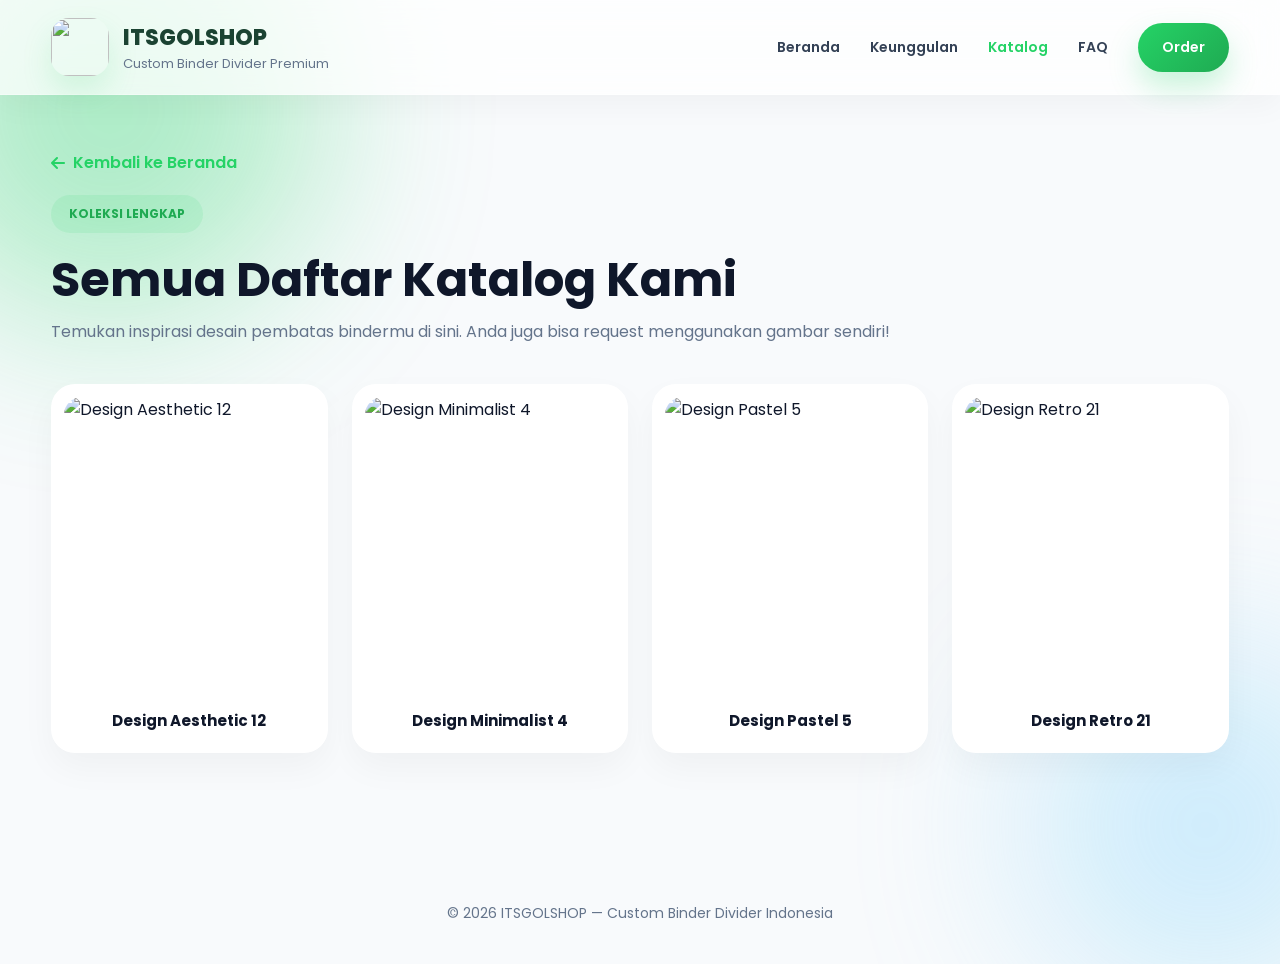
==== katalog.html @ 36e4fd7d "Add files via upload" ====
<!doctype html>
<html lang="id">
  <head>
    <meta charset="UTF-8" />
    <meta name="viewport" content="width=device-width, initial-scale=1.0" />
    <title>Katalog Lengkap | ITSGOLSHOP</title>
    <link rel="preconnect" href="https://fonts.googleapis.com" />
    <link rel="preconnect" href="https://fonts.gstatic.com" crossorigin />
    <link
      href="https://fonts.googleapis.com/css2?family=Poppins:wght@300;400;500;600;700;800&display=swap"
      rel="stylesheet"
    />
    <link rel="stylesheet" href="style.css" />
    <link
      rel="stylesheet"
      href="https://cdnjs.cloudflare.com/ajax/libs/font-awesome/6.4.2/css/all.min.css"
    />
    <style>
      /* CSS Tambahan Khusus Grid Katalog */
      .catalog-page-grid {
        display: grid;
        grid-template-columns: repeat(auto-fill, minmax(220px, 1fr));
        gap: 24px;
        margin-top: 40px;
      }
      .catalog-item-card {
        background: white;
        padding: 12px;
        border-radius: 24px;
        box-shadow: 0 15px 35px rgba(0, 0, 0, 0.04);
        transition: 0.3s;
        border: 1px solid rgba(255, 255, 255, 0.5);
      }
      .catalog-item-card:hover {
        transform: translateY(-8px);
        box-shadow: 0 20px 40px rgba(37, 211, 102, 0.15);
      }
      .catalog-item-card img {
        height: 300px;
        object-fit: cover;
        border-radius: 18px;
      }
      .catalog-info {
        padding: 12px 6px 4px;
        text-align: center;
      }
      .catalog-info h4 {
        font-size: 15px;
        font-weight: 700;
        color: #0f172a;
        margin-bottom: 4px;
      }
      .back-to-home {
        display: inline-flex;
        align-items: center;
        gap: 8px;
        color: #25d366;
        font-weight: 600;
        margin-bottom: 20px;
      }

      /* =========================================
   FUNGSI ZOOM POPUP KATALOG
   ========================================= */
      .katalog-modal-overlay {
        position: fixed;
        top: 0;
        left: 0;
        width: 100%;
        height: 100%;
        background-color: rgba(15, 23, 42, 0.7); /* Efek gelap */
        backdrop-filter: blur(8px); /* Efek blur estetik */
        z-index: 999999;
        display: flex;
        align-items: center;
        justify-content: center;
        opacity: 0;
        pointer-events: none;
        transition: opacity 0.3s ease;
      }

      /* Aktif saat modal dibuka */
      .katalog-modal-overlay.aktif {
        opacity: 1;
        pointer-events: auto;
      }

      .katalog-modal-content {
        background: white;
        padding: 24px;
        border-radius: 24px;
        position: relative;
        max-width: 90%;
        width: 450px; /* Ukuran popup gambar katalog sedikit lebih besar dari QRIS */
        text-align: center;
        box-shadow: 0 25px 50px -12px rgba(0, 0, 0, 0.25);
        transform: scale(0.8);
        transition: transform 0.3s ease;
      }

      .katalog-modal-overlay.aktif .katalog-modal-content {
        transform: scale(1);
      }

      .katalog-modal-content img {
        width: 100%;
        max-height: 70vh; /* Agar gambar panjang tidak melebihi tinggi layar ponsel */
        object-fit: contain;
        border-radius: 16px;
      }

      .katalog-modal-close {
        position: absolute;
        top: -15px;
        right: -15px;
        background: #ff5e7e;
        color: white;
        border: none;
        width: 36px;
        height: 36px;
        border-radius: 50%;
        font-size: 22px;
        line-height: 36px;
        cursor: pointer;
        box-shadow: 0 4px 10px rgba(0, 0, 0, 0.1);
        display: flex;
        align-items: center;
        justify-content: center;
      }
    </style>
  </head>
  <body>
    <div class="bg-blur blur1"></div>
    <div class="bg-blur blur2"></div>
    <div class="scroll-progress"></div>

    <header class="main-header header-scroll">
      <div class="container header-wrapper">
        <div class="brand">
          <img src="katalog/logo.png" class="brand-logo" />
          <div>
            <h1>ITSGOLSHOP</h1>
            <p>Custom Binder Divider Premium</p>
          </div>
        </div>
        <nav class="desktop-nav">
          <a href="index.html#home">Beranda</a>
          <a href="index.html#benefit">Keunggulan</a>
          <a href="#" class="active" style="color: #25d366">Katalog</a>
          <a href="index.html#faq">FAQ</a>
          <a href="index.html#order" class="nav-btn">Order</a>
        </nav>
      </div>
    </header>

    <section style="padding-top: 150px">
      <div class="container">
        <a href="index.html" class="back-to-home">
          <i class="fa-solid fa-arrow-left"></i> Kembali ke Beranda
        </a>

        <div
          class="section-title"
          style="text-align: left; margin-bottom: 40px"
        >
          <span>KOLEKSI LENGKAP</span>
          <h2>Semua Daftar Katalog Kami</h2>
          <p style="color: #64748b; margin-top: 10px">
            Temukan inspirasi desain pembatas bindermu di sini. Anda juga bisa
            request menggunakan gambar sendiri!
          </p>
        </div>

        <!-- Grid Konten Semua Katalog -->
        <div class="catalog-page-grid">
          <div class="catalog-item-card">
            <img
              src="katalog/12.png"
              alt="Design Aesthetic 12"
              onclick="bukaZoomKatalog(this)"
              style="cursor: zoom-in"
            />
            <div class="catalog-info"><h4>Design Aesthetic 12</h4></div>
          </div>
          <div class="catalog-item-card">
            <img
              src="katalog/4.png"
              alt="Design Minimalist 4"
              onclick="bukaZoomKatalog(this)"
              style="cursor: zoom-in"
            />
            <div class="catalog-info"><h4>Design Minimalist 4</h4></div>
          </div>
          <div class="catalog-item-card">
            <img
              src="katalog/5.png"
              alt="Design Pastel 5"
              onclick="bukaZoomKatalog(this)"
              style="cursor: zoom-in"
            />
            <div class="catalog-info"><h4>Design Pastel 5</h4></div>
          </div>
          <div class="catalog-item-card">
            <img
              src="katalog/21.png"
              alt="Design Retro 21"
              onclick="bukaZoomKatalog(this)"
              style="cursor: zoom-in"
            />
            <div class="catalog-info"><h4>Design Retro 21</h4></div>
          </div>
        </div>

        <div
          id="katalog-modal"
          class="katalog-modal-overlay"
          onclick="tutupZoomKatalog()"
        >
          <div class="katalog-modal-content" onclick="event.stopPropagation()">
            <button
              type="button"
              class="katalog-modal-close"
              onclick="tutupZoomKatalog()"
            >
              &times;
            </button>
            <img id="img-katalog-zoom" src="" alt="Katalog Besar" />
            <p
              id="caption-katalog-zoom"
              style="
                margin-top: 15px;
                font-weight: 600;
                font-size: 16px;
                color: #0f172a;
              "
            ></p>
          </div>
        </div>
      </div>
    </section>

    <footer>© 2026 ITSGOLSHOP — Custom Binder Divider Indonesia</footer>

    <script>
      // Logika sederhana untuk progress bar di halaman katalog
      const progress = document.querySelector(".scroll-progress");
      window.addEventListener("scroll", () => {
        const totalHeight =
          document.documentElement.scrollHeight -
          document.documentElement.clientHeight;
        const progressHeight = (window.pageYOffset / totalHeight) * 100;
        progress.style.width = progressHeight + "%";
      });

      /* =========================================
   FUNGSI ZOOM POPUP KATALOG
   ========================================= */

      function bukaZoomKatalog(element) {
        const modal = document.getElementById("katalog-modal");
        const imgZoom = document.getElementById("img-katalog-zoom");
        const captionZoom = document.getElementById("caption-katalog-zoom");

        // Ambil data dari gambar yang di-klik
        imgZoom.src = element.src;
        captionZoom.innerText = element.alt;

        // Tampilkan modal popup
        modal.classList.add("aktif");
        // Kunci scroll halaman utama agar user fokus melihat gambar
        document.body.style.overflow = "hidden";
      }

      function tutupZoomKatalog() {
        const modal = document.getElementById("katalog-modal");

        // Sembunyikan modal popup
        modal.classList.remove("aktif");
        // Kembalikan kemampuan scroll halaman semula
        document.body.style.overflow = "auto";
      }
    </script>
  </body>
</html>
---- style.css ----
/* =========================================
RESET
========================================= */

* {
  margin: 0;
  padding: 0;
  box-sizing: border-box;
}

html {
  scroll-behavior: smooth;
}

body {
  font-family: "Poppins", sans-serif;
  background: #f8fafc;
  overflow-x: hidden;
  color: #0f172a;
  position: relative;
}

/* =========================================
GLOBAL
========================================= */

.container {
  width: min(1180px, 92%);
  margin: auto;
}

section {
  padding: 110px 0;
  position: relative;
}

img {
  width: 100%;
  display: block;
}

a {
  text-decoration: none;
}

button {
  font-family: inherit;
}

/* =========================================
BACKGROUND
========================================= */

.bg-blur {
  position: fixed;
  border-radius: 999px;
  filter: blur(90px);
  z-index: -2;
  opacity: 0.35;
}

.blur1 {
  width: 420px;
  height: 420px;
  background: #25d366;
  top: -100px;
  left: -100px;
}

.blur2 {
  width: 350px;
  height: 350px;
  background: #7dd3fc;
  right: -100px;
  bottom: -100px;
}

/* =========================================
HEADER
========================================= */

.main-header {
  position: fixed;
  width: 100%;
  top: 0;
  z-index: 9999;
  transition: 0.4s;
}

.header-scroll {
  backdrop-filter: blur(18px);
  background: rgba(255, 255, 255, 0.75);
  border-bottom: 1px solid rgba(255, 255, 255, 0.3);
  box-shadow: 0 10px 30px rgba(0, 0, 0, 0.04);
}

.header-wrapper {
  display: flex;
  justify-content: space-between;
  align-items: center;
  padding: 18px 0;
}

.brand {
  display: flex;
  align-items: center;
  gap: 14px;
}

.brand-logo {
  width: 58px;
  height: 58px;
  object-fit: cover;
  border-radius: 18px;
  box-shadow: 0 15px 30px rgba(37, 211, 102, 0.15);
}

.brand h1 {
  font-size: 22px;
  font-weight: 800;
  color: #1b4332;
}

.brand p {
  font-size: 13px;
  color: #64748b;
}

.desktop-nav {
  display: flex;
  gap: 30px;
  align-items: center;
}

.desktop-nav a {
  color: #334155;
  font-weight: 600;
  font-size: 14px;
  transition: 0.3s;
}

.desktop-nav a:hover {
  color: #25d366;
}

.nav-btn {
  background: linear-gradient(135deg, #25d366, #1faa52);
  color: white !important;
  padding: 14px 24px;
  border-radius: 999px;
  box-shadow: 0 15px 30px rgba(37, 211, 102, 0.25);
}

/* =========================================
FLOATING BUTTON
========================================= */

.floating-order {
  position: fixed;
  bottom: 20px;
  right: 20px;
  z-index: 999;
  background: linear-gradient(135deg, #25d366, #1faa52);
  color: white;
  padding: 16px 24px;
  border-radius: 999px;
  font-weight: 700;
  font-size: 14px;
  box-shadow: 0 15px 35px rgba(37, 211, 102, 0.35);
  transition: 0.4s;
  opacity: 0;
  transform: translateY(80px);
}

.show-float {
  opacity: 1;
  transform: translateY(0);
}

/* =========================================
HERO
========================================= */

.hero {
  min-height: 100vh;
  display: flex;
  align-items: center;
  overflow: hidden;
}

.hero-grid {
  display: grid;
  grid-template-columns: repeat(2, 1fr);
  gap: 60px;
  align-items: center;
}

.hero-badge {
  display: inline-flex;
  align-items: center;
  gap: 10px;
  background: rgba(37, 211, 102, 0.1);
  color: #1faa52;
  padding: 12px 18px;
  border-radius: 999px;
  font-size: 13px;
  font-weight: 700;
  margin-bottom: 28px;
}

.hero-content h1 {
  font-size: 68px;
  line-height: 1.08;
  font-weight: 800;
  margin-bottom: 24px;
}

.hero-content h1 span {
  color: #25d366;
}

.hero-desc {
  color: #64748b;
  line-height: 1.9;
  font-size: 17px;
  margin-bottom: 34px;
}

.hero-buttons {
  display: flex;
  gap: 18px;
  flex-wrap: wrap;
  margin-bottom: 28px;
}

.btn-primary {
  background: linear-gradient(135deg, #25d366, #1faa52);
  color: white;
  padding: 18px 34px;
  border-radius: 999px;
  font-weight: 700;
  box-shadow: 0 18px 40px rgba(37, 211, 102, 0.3);
  transition: 0.3s;
}

.btn-primary:hover {
  transform: translateY(-5px);
}

.btn-secondary {
  background: white;
  border: 1px solid #e2e8f0;
  color: #0f172a;
  padding: 18px 34px;
  border-radius: 999px;
  font-weight: 700;
}

.hero-rating {
  color: #64748b;
  font-weight: 600;
  font-size: 14px;
}

.hero-image-wrap {
  position: relative;
  z-index: 10;
}

.hero-card {
  background: rgba(255, 255, 255, 0.65);
  backdrop-filter: blur(18px);
  border-radius: 32px;
  padding: 24px;
  box-shadow: 0 30px 60px rgba(15, 23, 42, 0.08);
  border: 1px solid rgba(255, 255, 255, 0.5);
  transition: 0.2s;
}

.hero-img {
  height: 620px;
  object-fit: cover;
  border-radius: 24px;
}

.floating {
  animation: floating 4s infinite ease-in-out;
}

@keyframes floating {
  0% {
    transform: translateY(0);
  }
  50% {
    transform: translateY(-12px);
  }
  100% {
    transform: translateY(0);
  }
}

.mini-card {
  position: absolute;
  background: white;
  padding: 14px 18px;
  border-radius: 18px;
  font-size: 13px;
  font-weight: 700;
  box-shadow: 0 15px 35px rgba(0, 0, 0, 0.06);
}

.card1 {
  top: 30px;
  left: -30px;
}

.card2 {
  top: 200px;
  right: -40px;
}

.card3 {
  bottom: 40px;
  left: 40px;
}

/* =========================================
STATS
========================================= */

.stats {
  padding-top: 0;
}

.stats-grid {
  display: grid;
  grid-template-columns: repeat(4, 1fr);
  gap: 24px;
}

.stats-card {
  background: rgba(255, 255, 255, 0.7);
  backdrop-filter: blur(18px);
  border-radius: 30px;
  padding: 40px;
  text-align: center;
  box-shadow: 0 20px 40px rgba(0, 0, 0, 0.04);
}

.stats-card h2 {
  font-size: 42px;
  color: #25d366;
  margin-bottom: 12px;
}

.stats-card p {
  color: #64748b;
  font-weight: 600;
}

/* =========================================
SECTION TITLE
========================================= */

.section-title {
  text-align: center;
  margin-bottom: 70px;
}

.section-title span {
  display: inline-block;
  background: rgba(37, 211, 102, 0.1);
  color: #1faa52;
  padding: 10px 18px;
  border-radius: 999px;
  font-size: 12px;
  font-weight: 700;
  margin-bottom: 18px;
}

.section-title h2 {
  font-size: 48px;
  line-height: 1.2;
}

/* =========================================
BENEFIT
========================================= */

.benefit-grid {
  display: grid;
  grid-template-columns: repeat(4, 1fr);
  gap: 28px;
}

.benefit-card {
  background: rgba(255, 255, 255, 0.72);
  backdrop-filter: blur(18px);
  border-radius: 30px;
  padding: 40px 30px;
  transition: 0.35s;
  box-shadow: 0 20px 45px rgba(15, 23, 42, 0.05);
}

.benefit-card:hover {
  transform: translateY(-10px);
}

.benefit-icon {
  width: 76px;
  height: 76px;
  background: rgba(37, 211, 102, 0.12);
  display: flex;
  align-items: center;
  justify-content: center;
  border-radius: 24px;
  font-size: 32px;
  margin-bottom: 24px;
}

.benefit-card h3 {
  font-size: 22px;
  margin-bottom: 14px;
}

.benefit-card p {
  color: #64748b;
  line-height: 1.8;
  font-size: 15px;
}

/* =========================================
CATALOG
========================================= */

.catalog-scroll {
  overflow: hidden;
  border-radius: 30px;
}

.catalog-track {
  display: flex;
  gap: 24px;
  width: max-content;
  animation: scroll 30s linear infinite;
}

.catalog-track img {
  width: 280px;
  height: 360px;
  object-fit: cover;
  border-radius: 28px;
  box-shadow: 0 20px 40px rgba(0, 0, 0, 0.08);
}

@keyframes scroll {
  from {
    transform: translateX(0);
  }
  to {
    transform: translateX(-50%);
  }
}

/* =========================================
TESTIMONI
========================================= */

.testi-grid {
  display: grid;
  grid-template-columns: repeat(3, 1fr);
  gap: 28px;
}

.testi-card {
  background: white;
  border-radius: 28px;
  padding: 36px;
  box-shadow: 0 20px 40px rgba(0, 0, 0, 0.04);
}

.testi-card p {
  line-height: 1.9;
  color: #334155;
  margin-bottom: 24px;
}

.testi-user {
  font-weight: 700;
  color: #25d366;
}

/* =========================================
TESTIMONI (VERSI GAMBAR SCREENSHOT)
========================================= */

.testi-img-grid {
  display: grid;
  grid-template-columns: repeat(3, 1fr);
  gap: 28px;
}

.testi-img-card {
  background: white;
  border-radius: 20px;
  padding: 12px;
  box-shadow: 0 15px 35px rgba(0, 0, 0, 0.04);
  border: 1px solid #ffe3e7;
  transition:
    transform 0.3s ease,
    box-shadow 0.3s ease;
  overflow: hidden;
  display: flex;
  align-items: center;
  justify-content: center;
}

.testi-img-card:hover {
  transform: translateY(-8px);
  box-shadow: 0 20px 40px rgba(255, 94, 126, 0.15);
}

.testi-img-card img {
  width: 100%;
  height: auto;
  border-radius: 12px;
  object-fit: contain;
  cursor: zoom-in; /* Menampilkan ikon kaca pembesar */
}

/* POPUP MODAL UNTUK ZOOM TESTIMONI */
.testi-modal-overlay {
  position: fixed;
  top: 0;
  left: 0;
  width: 100%;
  height: 100%;
  background-color: rgba(15, 23, 42, 0.7);
  backdrop-filter: blur(8px);
  z-index: 999999;
  display: flex;
  align-items: center;
  justify-content: center;
  opacity: 0;
  pointer-events: none;
  transition: opacity 0.3s ease;
}

.testi-modal-overlay.aktif {
  opacity: 1;
  pointer-events: auto;
}

.testi-modal-content {
  background: white;
  padding: 16px;
  border-radius: 20px;
  position: relative;
  max-width: 90%;
  width: 500px; /* Ukuran pas untuk membaca tulisan screenshot ulasan */
  text-align: center;
  box-shadow: 0 25px 50px -12px rgba(0, 0, 0, 0.3);
  transform: scale(0.8);
  transition: transform 0.3s ease;
}

.testi-modal-overlay.aktif .testi-modal-content {
  transform: scale(1);
}

.testi-modal-content img {
  width: 100%;
  max-height: 80vh;
  object-fit: contain;
  border-radius: 12px;
}

.testi-modal-close {
  position: absolute;
  top: -15px;
  right: -15px;
  background: #ff5e7e;
  color: white;
  border: none;
  width: 36px;
  height: 36px;
  border-radius: 50%;
  font-size: 22px;
  line-height: 36px;
  cursor: pointer;
  box-shadow: 0 4px 10px rgba(0, 0, 0, 0.1);
  display: flex;
  align-items: center;
  justify-content: center;
}

/* RESPONSIVE UNTUK SMARTPHONE */
@media (max-width: 768px) {
  .testi-img-grid {
    grid-template-columns: 1fr; /* Berubah jadi 1 kolom memanjang kebawah di HP */
    gap: 20px;
  }
}

/* =========================================
STEPS
========================================= */

.steps-grid {
  display: grid;
  grid-template-columns: repeat(4, 1fr);
  gap: 24px;
}

.step-card {
  background: white;
  border-radius: 28px;
  padding: 36px;
  text-align: center;
  box-shadow: 0 20px 45px rgba(0, 0, 0, 0.04);
}

.step-number {
  width: 72px;
  height: 72px;
  border-radius: 999px;
  background: linear-gradient(135deg, #25d366, #1faa52);
  color: white;
  font-weight: 800;
  font-size: 28px;
  display: flex;
  align-items: center;
  justify-content: center;
  margin: auto;
  margin-bottom: 24px;
}

.step-card h3 {
  margin-bottom: 14px;
}

.step-card p {
  color: #64748b;
  line-height: 1.8;
}

/* =========================================
CTA
========================================= */

.cta-box {
  background: linear-gradient(135deg, #25d366, #1faa52);
  border-radius: 40px;
  padding: 90px 50px;
  text-align: center;
  color: white;
  box-shadow: 0 35px 70px rgba(37, 211, 102, 0.25);
}

.cta-box h2 {
  font-size: 54px;
  margin-bottom: 18px;
}

.cta-box p {
  margin-bottom: 34px;
  opacity: 0.92;
  font-size: 18px;
}

.cta-box .btn-primary {
  background: white;
  color: #25d366;
}

/* =========================================
FAQ
========================================= */

.faq-wrap {
  max-width: 850px;
  margin: auto;
}

.faq-item {
  background: white;
  border-radius: 22px;
  overflow: hidden;
  margin-bottom: 18px;
  box-shadow: 0 15px 35px rgba(0, 0, 0, 0.04);
}

.faq-question {
  width: 100%;
  border: none;
  background: white;
  padding: 24px 28px;
  text-align: left;
  font-size: 16px;
  font-weight: 700;
  cursor: pointer;
}

.faq-answer {
  max-height: 0;
  overflow: hidden;
  transition: 0.4s;
  padding: 0 28px;
  color: #64748b;
  line-height: 1.8;
}

.faq-item.active .faq-answer {
  max-height: 300px;
  padding-bottom: 24px;
}

/* Tampilan Form Pemesanan */
.order-section {
  padding: 60px 20px;
  background-color: #fff5f7; /* Pink pastel sangat soft */
}

.container-form {
  max-width: 600px;
  margin: 0 auto;
  background: #ffffff;
  padding: 40px;
  border-radius: 20px;
  box-shadow: 0 10px 30px rgba(255, 182, 193, 0.3);
}

.container-form h2 {
  color: #ff5e7e;
  text-align: center;
  margin-bottom: 10px;
  font-weight: 700;
}

.container-form p {
  text-align: center;
  color: #666;
  margin-bottom: 30px;
  font-size: 14px;
}

.form-group {
  margin-bottom: 20px;
}

.form-group label {
  display: block;
  margin-bottom: 8px;
  font-weight: 600;
  color: #444;
  font-size: 14px;
}

.form-group input,
.form-group select,
.form-group textarea {
  width: 100%;
  padding: 12px 15px;
  border: 2px solid #ffe3e7;
  border-radius: 10px;
  font-family: inherit;
  font-size: 14px;
  color: #333;
  transition: all 0.3s ease;
  box-sizing: border-box;
}

.form-group input:focus,
.form-group select:focus,
.form-group textarea:focus {
  border-color: #ff8fa3;
  outline: none;
  box-shadow: 0 0 8px rgba(255, 143, 163, 0.2);
}

.btn-submit {
  width: 100%;
  padding: 15px;
  background: linear-gradient(
    135deg,
    #25d366,
    #128c7e
  ); /* Gradasi Hijau WA resmi */
  color: white;
  border: none;
  border-radius: 10px;
  font-size: 16px;
  font-weight: bold;
  cursor: pointer;
  transition:
    transform 0.2s,
    box-shadow 0.2s;
  display: flex;
  justify-content: center;
  align-items: center;
  gap: 10px;
  position: relative;
  z-index: 9999;
}

.btn-submit:hover {
  transform: translateY(-2px);
  box-shadow: 0 5px 15px rgba(37, 211, 102, 0.4);
}

.btn-submit:active {
  transform: translateY(0);
}

/* Kotak Rincian Pembayaran di Form */
.payment-summary {
  background: #fff0f3;
  border: 2px dashed #ffb6c1;
  border-radius: 12px;
  padding: 20px;
  margin-bottom: 25px;
}

.payment-summary h4 {
  color: #ff5e7e;
  margin-bottom: 12px;
  font-size: 15px;
  font-weight: 700;
}

.summary-item {
  display: flex;
  justify-content: space-between;
  font-size: 14px;
  color: #555;
  margin-bottom: 8px;
}

.summary-divider {
  border: 0;
  border-top: 1px solid #ffe3e7;
  margin: 10px 0;
}

.summary-item.total {
  font-weight: 700;
  color: #0f172a;
  font-size: 16px;
}

.summary-item.total #view-total {
  color: #1faa52; /* Warna hijau untuk total uang agar menonjol */
}

.summary-note {
  font-size: 11px !important;
  color: #888 !important;
  text-align: left !important;
  margin-top: 10px !important;
  margin-bottom: 0 !important;
  font-style: italic;
}
/* =========================================
FOOTER
========================================= */

footer {
  padding: 40px 0;
  text-align: center;
  color: #64748b;
  font-size: 14px;
}

/* =========================================
REVEAL
========================================= */

.reveal {
  opacity: 0;
  transform: translateY(80px);
  transition: 1s;
}

.reveal.active {
  opacity: 1;
  transform: translateY(0);
}

/* =========================================
CURSOR GLOW
========================================= */

.cursor-glow {
  position: fixed;
  width: 280px;
  height: 280px;
  border-radius: 999px;
  background: radial-gradient(
    circle,
    rgba(37, 211, 102, 0.12),
    transparent 70%
  );
  pointer-events: none;
  transform: translate(-50%, -50%);
  z-index: -1;
}

/* =========================================
SCROLL BAR
========================================= */

.scroll-progress {
  position: fixed;
  top: 0;
  left: 0;
  width: 0%;
  height: 4px;
  background: linear-gradient(90deg, #25d366, #00c2ff);
  z-index: 99999;
}

/* =========================================
PARTICLES
========================================= */

.particle {
  position: fixed;
  width: 10px;
  height: 10px;
  border-radius: 999px;
  background: rgba(37, 211, 102, 0.18);
  bottom: -20px;
  z-index: -1;
  pointer-events: none;
  animation: particle linear infinite;
}

@keyframes particle {
  from {
    transform: translateY(0);
    opacity: 0;
  }
  20% {
    opacity: 1;
  }
  to {
    transform: translateY(-120vh);
    opacity: 0;
  }
}

/* =========================================
RESPONSIVE
========================================= */

@media (max-width: 1100px) {
  .hero-grid,
  .benefit-grid,
  .stats-grid,
  .steps-grid,
  .testi-grid {
    grid-template-columns: repeat(2, 1fr);
  }

  .hero-content h1 {
    font-size: 54px;
  }
}

@media (max-width: 768px) {
  .desktop-nav {
    display: none;
  }

  .hero-grid,
  .benefit-grid,
  .stats-grid,
  .steps-grid,
  .testi-grid {
    grid-template-columns: 1fr;
  }

  .hero {
    padding-top: 120px;
  }

  .hero-content {
    position: relative;
    z-index: 20;
    text-align: center;
  }

  .hero-buttons {
    justify-content: center;
  }

  .hero-content h1 {
    font-size: 42px;
  }

  .hero-img {
    height: 430px;
  }

  .mini-card {
    display: none;
  }

  .section-title h2 {
    font-size: 34px;
  }

  .cta-box h2 {
    font-size: 36px;
  }

  .catalog-track img {
    width: 220px;
    height: 300px;
  }

  .floating-order {
    left: 16px;
    right: 16px;
    text-align: center;
  }
}

#tabel-pesanan th,
#tabel-pesanan td {
  border-bottom: 1px solid #ffe3e7;
}
#tabel-pesanan tbody tr:nth-child(even) {
  background-color: #fff9fa;
}

/* =========================================
   POPUP ZOOM MODAL QRIS
   ========================================= */

.qris-modal-overlay {
  position: fixed;
  top: 0;
  left: 0;
  width: 100%;
  height: 100%;
  background-color: rgba(15, 23, 42, 0.6); /* Warna gelap transparan */
  backdrop-filter: blur(8px); /* Efek blur estetik di belakang popup */
  z-index: 999999; /* Memastikan berada di lapisan paling atas layar */
  display: flex;
  align-items: center;
  justify-content: center;
  opacity: 0;
  pointer-events: none;
  transition: opacity 0.3s ease;
}

/* Class aktif saat modal terbuka */
.qris-modal-overlay.aktif {
  opacity: 1;
  pointer-events: auto;
}

.qris-modal-content {
  background: white;
  padding: 30px;
  border-radius: 20px;
  position: relative;
  max-width: 90%;
  width: 360px;
  text-align: center;
  box-shadow: 0 25px 50px -12px rgba(0, 0, 0, 0.25);
  transform: scale(0.8);
  transition: transform 0.3s ease;
}

.qris-modal-overlay.aktif .qris-modal-content {
  transform: scale(1);
}

.qris-modal-content img {
  width: 100%;
  height: auto;
  border-radius: 10px;
  display: block;
}

/* Tombol Close Bundar */
.qris-modal-close {
  position: absolute;
  top: -15px;
  right: -15px;
  width: 36px;
  height: 36px;
  background: #ff5e7e;
  color: white;
  border: none;
  border-radius: 999px;
  font-size: 22px;
  line-height: 1;
  cursor: pointer;
  display: flex;
  align-items: center;
  justify-content: center;
  box-shadow: 0 4px 10px rgba(255, 94, 126, 0.4);
  transition: transform 0.2s;
}

.qris-modal-close:hover {
  transform: scale(1.1);
  background: #e04564;
}
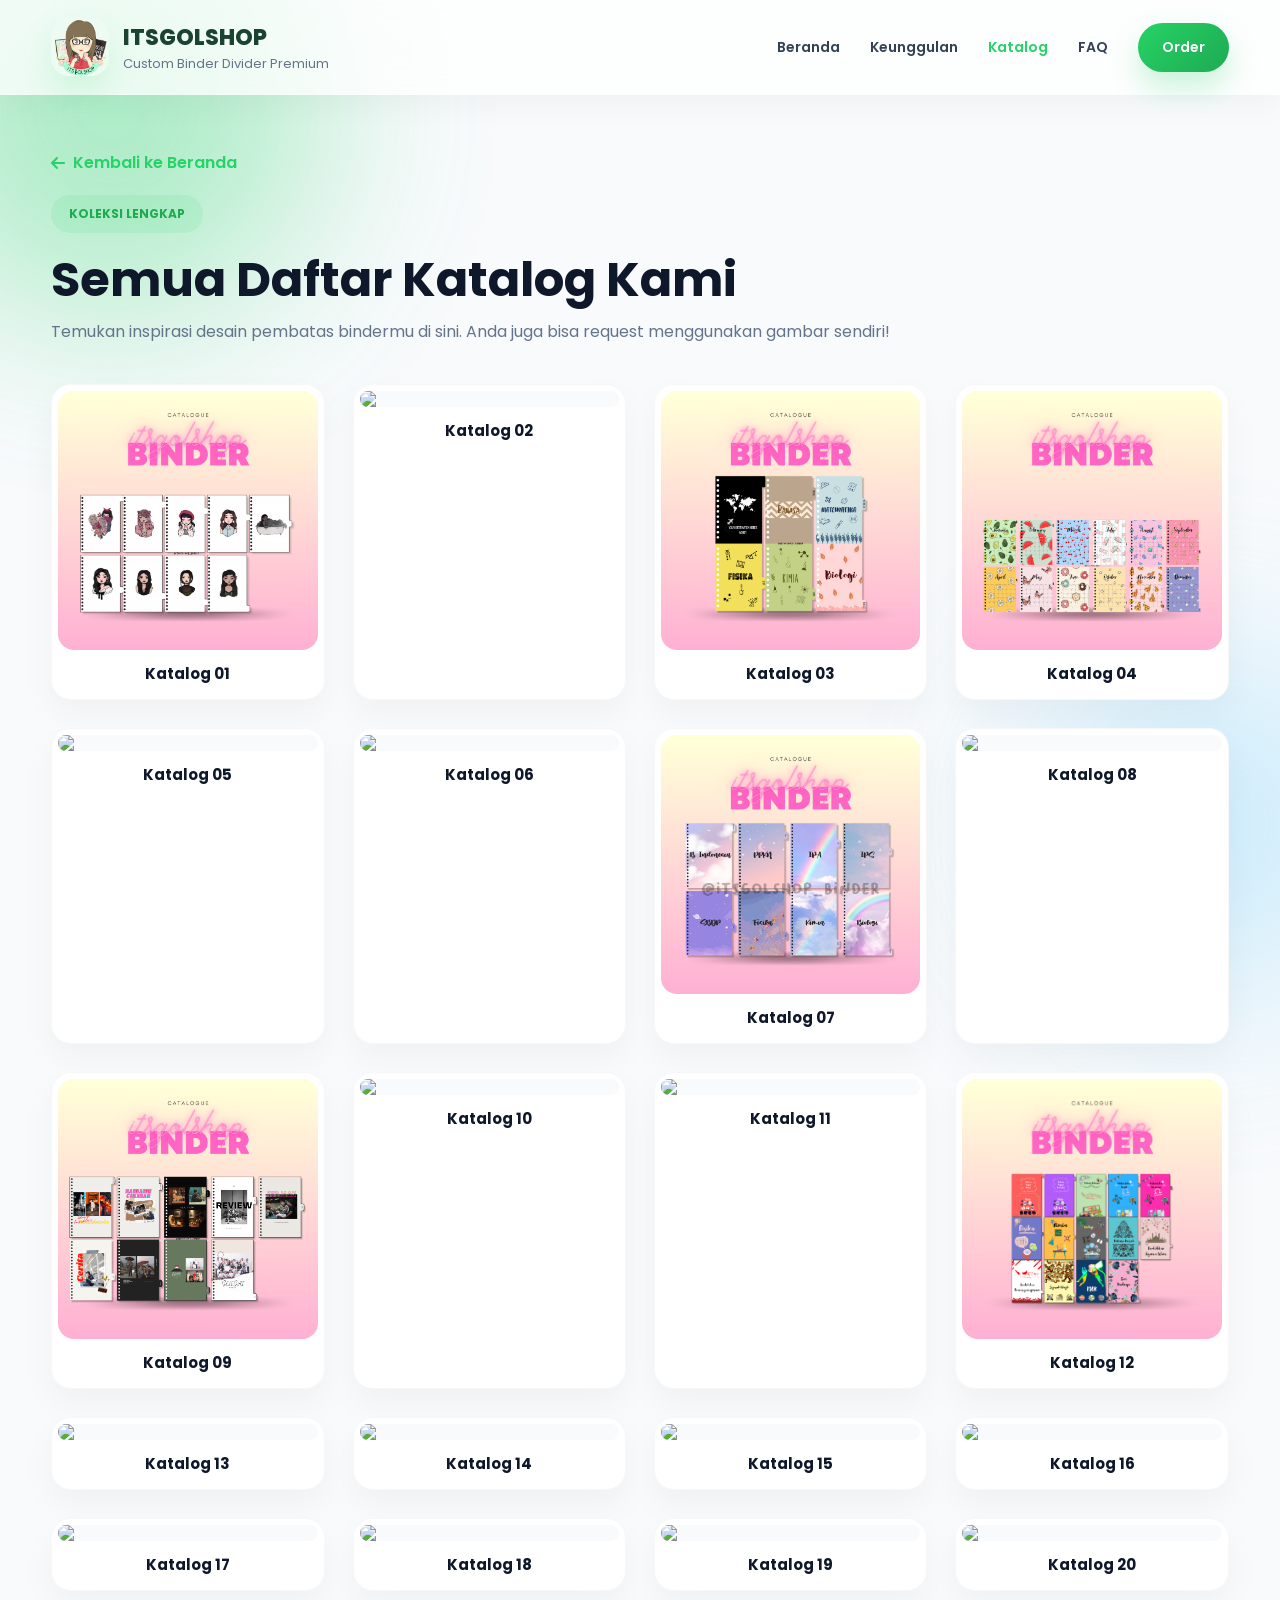
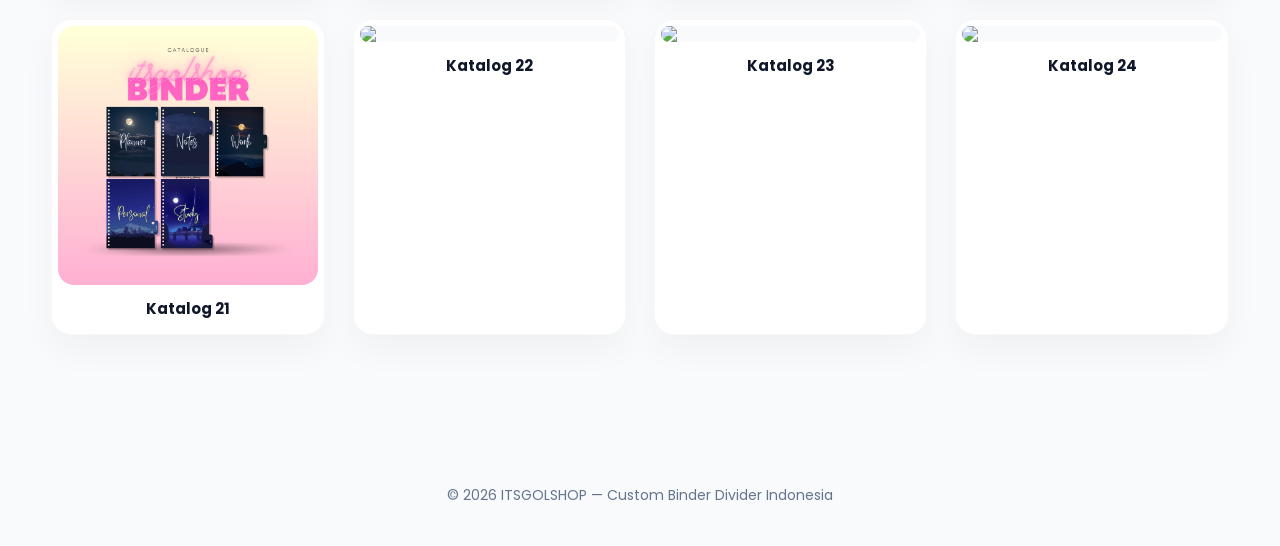
==== commit c058c908: "Add files via upload" ====
--- a/katalog.html
+++ b/katalog.html
@@ -19,26 +19,39 @@
       /* CSS Tambahan Khusus Grid Katalog */
       .catalog-page-grid {
         display: grid;
-        grid-template-columns: repeat(auto-fill, minmax(220px, 1fr));
-        gap: 24px;
+        /* Mengubah minmax dari 220px menjadi 170px agar kolom lebih padat karena teks sudah hilang */
+        grid-template-columns: repeat(auto-fill, minmax(260px, 1fr));
+        gap: 28px; /* Jarak antar kotak sedikit dirapatkan */
         margin-top: 40px;
       }
       .catalog-item-card {
         background: white;
-        padding: 12px;
-        border-radius: 24px;
+        padding: 6px; /* Dikurangi dari 12px agar kotak lebih fit dengan gambar */
+        border-radius: 20px; /* Sedikit disesuaikan agar manis */
         box-shadow: 0 15px 35px rgba(0, 0, 0, 0.04);
-        transition: 0.3s;
-        border: 1px solid rgba(255, 255, 255, 0.5);
+        transition: all 0.3s cubic-bezier(0.4, 0, 0.2, 1);
+        border: 1px solid rgba(0, 0, 0, 0.03);
+        display: flex;
+        flex-direction: column;
+      }
+      .catalog-item-title {
+        font-size: 14px; /* Sedikit diperkecil agar pas dengan ukuran kotak baru */
+        color: #0f172a;
+        font-weight: 700;
+        margin: 6px 0 2px 0; /* Mengatur jarak text agar pas di tengah bawah gambar */
+        text-align: center;
       }
       .catalog-item-card:hover {
         transform: translateY(-8px);
         box-shadow: 0 20px 40px rgba(37, 211, 102, 0.15);
       }
       .catalog-item-card img {
-        height: 300px;
-        object-fit: cover;
-        border-radius: 18px;
+        width: 100%;
+        height: auto;
+        max-height: 380px;
+        object-fit: contain; /* Di desktop & tablet gambar tetap utuh (tidak terpotong) */
+        border-radius: 16px;
+        background-color: #f8fafc;
       }
       .catalog-info {
         padding: 12px 6px 4px;
@@ -58,7 +71,24 @@
         font-weight: 600;
         margin-bottom: 20px;
       }
-
+      /* Tambahan aturan khusus layar HP agar tetap rapi menjadi 2 kolom */
+      /* Aturan khusus layar HP/Mobile - KEMBALI KE SEMULA */
+      @media screen and (max-width: 576px) {
+        .catalog-page-grid {
+          grid-template-columns: repeat(
+            2,
+            1fr
+          ) !important; /* Tetap beralih ke 2 kolom */
+          gap: 12px;
+          margin-top: 20px;
+        }
+
+        .catalog-item-card img {
+          height: 250px !important; /* Mengembalikan tinggi kotak gambar semula di HP */
+          object-fit: cover !important; /* Mengembalikan efek cover (gambar penuh) semula di HP */
+          border-radius: 20px;
+        }
+      }
       /* =========================================
    FUNGSI ZOOM POPUP KATALOG
    ========================================= */
@@ -87,15 +117,18 @@
 
       .katalog-modal-content {
         background: white;
-        padding: 24px;
-        border-radius: 24px;
+        padding: 12px; /* Dikurangi dari 24px agar sisa ruang untuk gambar lebih besar */
+        border-radius: 20px;
         position: relative;
-        max-width: 90%;
-        width: 450px; /* Ukuran popup gambar katalog sedikit lebih besar dari QRIS */
+        max-width: 95%; /* Menaikkan batas lebar maksimal agar lebih penuh di layar */
+        width: 750px; /* Diperbesar dari 450px agar di desktop/tab terlihat sangat besar */
         text-align: center;
-        box-shadow: 0 25px 50px -12px rgba(0, 0, 0, 0.25);
+        box-shadow: 0 25px 50px -12px rgba(0, 0, 0, 0.3);
         transform: scale(0.8);
         transition: transform 0.3s ease;
+        display: flex;
+        flex-direction: column;
+        align-items: center;
       }
 
       .katalog-modal-overlay.aktif .katalog-modal-content {
@@ -104,28 +137,30 @@
 
       .katalog-modal-content img {
         width: 100%;
-        max-height: 70vh; /* Agar gambar panjang tidak melebihi tinggi layar ponsel */
-        object-fit: contain;
-        border-radius: 16px;
+        height: auto;
+        max-height: 82vh; /* Dipertinggi dari 70vh agar gambar memanjang ke bawah lebih maksimal */
+        object-fit: contain; /* Memastikan gambar tetap utuh/tidak terpotong meski berukuran besar */
+        border-radius: 12px;
       }
 
       .katalog-modal-close {
         position: absolute;
-        top: -15px;
-        right: -15px;
-        background: #ff5e7e;
+        top: 10px; /* Memasukkan tombol ke dalam area putih */
+        right: 10px; /* Memasukkan tombol ke dalam area putih */
+        background: rgba(255, 94, 126, 0.9);
         color: white;
         border: none;
-        width: 36px;
-        height: 36px;
+        width: 34px;
+        height: 34px;
         border-radius: 50%;
-        font-size: 22px;
-        line-height: 36px;
+        font-size: 20px;
+        line-height: 34px;
         cursor: pointer;
-        box-shadow: 0 4px 10px rgba(0, 0, 0, 0.1);
+        box-shadow: 0 4px 10px rgba(0, 0, 0, 0.15);
         display: flex;
         align-items: center;
         justify-content: center;
+        z-index: 10; /* Memastikan tombol berada di atas gambar */
       }
     </style>
   </head>
@@ -175,39 +210,267 @@
         <div class="catalog-page-grid">
           <div class="catalog-item-card">
             <img
+              src="katalog/1.png"
+              onclick="bukaZoomKatalog(this)"
+              style="cursor: zoom-in"
+            />
+            <div class="catalog-info">
+              <h4>Katalog 01</h4>
+            </div>
+          </div>
+
+          <div class="catalog-item-card">
+            <img
+              src="katalog/2.png"
+              onclick="bukaZoomKatalog(this)"
+              style="cursor: zoom-in"
+            />
+            <div class="catalog-info">
+              <h4>Katalog 02</h4>
+            </div>
+          </div>
+
+          <div class="catalog-item-card">
+            <img
+              src="katalog/3.png"
+              onclick="bukaZoomKatalog(this)"
+              style="cursor: zoom-in"
+            />
+            <div class="catalog-info">
+              <h4>Katalog 03</h4>
+            </div>
+          </div>
+
+          <div class="catalog-item-card">
+            <img
+              src="katalog/4.png"
+              alt="Katalog 04 - Tema Pastel Pink Estetik"
+              onclick="bukaZoomKatalog(this)"
+              style="cursor: zoom-in"
+            />
+            <div class="catalog-info">
+              <h4>Katalog 04</h4>
+            </div>
+          </div>
+
+          <div class="catalog-item-card">
+            <img
+              src="katalog/5.png"
+              onclick="bukaZoomKatalog(this)"
+              style="cursor: zoom-in"
+            />
+            <div class="catalog-info">
+              <h4>Katalog 05</h4>
+            </div>
+          </div>
+
+          <div class="catalog-item-card">
+            <img
+              src="katalog/6.png"
+              onclick="bukaZoomKatalog(this)"
+              style="cursor: zoom-in"
+            />
+            <div class="catalog-info">
+              <h4>Katalog 06</h4>
+            </div>
+          </div>
+
+          <div class="catalog-item-card">
+            <img
+              src="katalog/7.png"
+              onclick="bukaZoomKatalog(this)"
+              style="cursor: zoom-in"
+            />
+            <div class="catalog-info">
+              <h4>Katalog 07</h4>
+            </div>
+          </div>
+
+          <div class="catalog-item-card">
+            <img
+              src="katalog/8.png"
+              onclick="bukaZoomKatalog(this)"
+              style="cursor: zoom-in"
+            />
+            <div class="catalog-info">
+              <h4>Katalog 08</h4>
+            </div>
+          </div>
+
+          <div class="catalog-item-card">
+            <img
+              src="katalog/9.png"
+              onclick="bukaZoomKatalog(this)"
+              style="cursor: zoom-in"
+            />
+            <div class="catalog-info">
+              <h4>Katalog 09</h4>
+            </div>
+          </div>
+
+          <div class="catalog-item-card">
+            <img
+              src="katalog/10.png"
+              onclick="bukaZoomKatalog(this)"
+              style="cursor: zoom-in"
+            />
+            <div class="catalog-info">
+              <h4>Katalog 10</h4>
+            </div>
+          </div>
+
+          <div class="catalog-item-card">
+            <img
+              src="katalog/11.png"
+              onclick="bukaZoomKatalog(this)"
+              style="cursor: zoom-in"
+            />
+            <div class="catalog-info">
+              <h4>Katalog 11</h4>
+            </div>
+          </div>
+
+          <div class="catalog-item-card">
+            <img
               src="katalog/12.png"
-              alt="Design Aesthetic 12"
-              onclick="bukaZoomKatalog(this)"
-              style="cursor: zoom-in"
-            />
-            <div class="catalog-info"><h4>Design Aesthetic 12</h4></div>
-          </div>
-          <div class="catalog-item-card">
-            <img
-              src="katalog/4.png"
-              alt="Design Minimalist 4"
-              onclick="bukaZoomKatalog(this)"
-              style="cursor: zoom-in"
-            />
-            <div class="catalog-info"><h4>Design Minimalist 4</h4></div>
-          </div>
-          <div class="catalog-item-card">
-            <img
-              src="katalog/5.png"
-              alt="Design Pastel 5"
-              onclick="bukaZoomKatalog(this)"
-              style="cursor: zoom-in"
-            />
-            <div class="catalog-info"><h4>Design Pastel 5</h4></div>
-          </div>
+              onclick="bukaZoomKatalog(this)"
+              style="cursor: zoom-in"
+            />
+            <div class="catalog-info">
+              <h4>Katalog 12</h4>
+            </div>
+          </div>
+
+          <div class="catalog-item-card">
+            <img
+              src="katalog/13.png"
+              onclick="bukaZoomKatalog(this)"
+              style="cursor: zoom-in"
+            />
+            <div class="catalog-info">
+              <h4>Katalog 13</h4>
+            </div>
+          </div>
+
+          <div class="catalog-item-card">
+            <img
+              src="katalog/14.png"
+              onclick="bukaZoomKatalog(this)"
+              style="cursor: zoom-in"
+            />
+            <div class="catalog-info">
+              <h4>Katalog 14</h4>
+            </div>
+          </div>
+
+          <div class="catalog-item-card">
+            <img
+              src="katalog/15.png"
+              onclick="bukaZoomKatalog(this)"
+              style="cursor: zoom-in"
+            />
+            <div class="catalog-info">
+              <h4>Katalog 15</h4>
+            </div>
+          </div>
+
+          <div class="catalog-item-card">
+            <img
+              src="katalog/16.png"
+              onclick="bukaZoomKatalog(this)"
+              style="cursor: zoom-in"
+            />
+            <div class="catalog-info">
+              <h4>Katalog 16</h4>
+            </div>
+          </div>
+
+          <div class="catalog-item-card">
+            <img
+              src="katalog/17.png"
+              onclick="bukaZoomKatalog(this)"
+              style="cursor: zoom-in"
+            />
+            <div class="catalog-info">
+              <h4>Katalog 17</h4>
+            </div>
+          </div>
+
+          <div class="catalog-item-card">
+            <img
+              src="katalog/18.png"
+              onclick="bukaZoomKatalog(this)"
+              style="cursor: zoom-in"
+            />
+            <div class="catalog-info">
+              <h4>Katalog 18</h4>
+            </div>
+          </div>
+
+          <div class="catalog-item-card">
+            <img
+              src="katalog/19.png"
+              onclick="bukaZoomKatalog(this)"
+              style="cursor: zoom-in"
+            />
+            <div class="catalog-info">
+              <h4>Katalog 19</h4>
+            </div>
+          </div>
+
+          <div class="catalog-item-card">
+            <img
+              src="katalog/20.png"
+              onclick="bukaZoomKatalog(this)"
+              style="cursor: zoom-in"
+            />
+            <div class="catalog-info">
+              <h4>Katalog 20</h4>
+            </div>
+          </div>
+
           <div class="catalog-item-card">
             <img
               src="katalog/21.png"
-              alt="Design Retro 21"
-              onclick="bukaZoomKatalog(this)"
-              style="cursor: zoom-in"
-            />
-            <div class="catalog-info"><h4>Design Retro 21</h4></div>
+              onclick="bukaZoomKatalog(this)"
+              style="cursor: zoom-in"
+            />
+            <div class="catalog-info">
+              <h4>Katalog 21</h4>
+            </div>
+          </div>
+
+          <div class="catalog-item-card">
+            <img
+              src="katalog/22.png"
+              onclick="bukaZoomKatalog(this)"
+              style="cursor: zoom-in"
+            />
+            <div class="catalog-info">
+              <h4>Katalog 22</h4>
+            </div>
+          </div>
+
+          <div class="catalog-item-card">
+            <img
+              src="katalog/23.png"
+              onclick="bukaZoomKatalog(this)"
+              style="cursor: zoom-in"
+            />
+            <div class="catalog-info">
+              <h4>Katalog 23</h4>
+            </div>
+          </div>
+
+          <div class="catalog-item-card">
+            <img
+              src="katalog/24.png"
+              onclick="bukaZoomKatalog(this)"
+              style="cursor: zoom-in"
+            />
+            <div class="catalog-info">
+              <h4>Katalog 24</h4>
+            </div>
           </div>
         </div>
 
@@ -242,7 +505,7 @@
     <footer>© 2026 ITSGOLSHOP — Custom Binder Divider Indonesia</footer>
 
     <script>
-      // Logika sederhana untuk progress bar di halaman katalog
+      // Logika progress bar di halaman katalog
       const progress = document.querySelector(".scroll-progress");
       window.addEventListener("scroll", () => {
         const totalHeight =
@@ -253,9 +516,8 @@
       });
 
       /* =========================================
-   FUNGSI ZOOM POPUP KATALOG
-   ========================================= */
-
+     FUNGSI ZOOM POPUP KATALOG
+     ========================================= */
       function bukaZoomKatalog(element) {
         const modal = document.getElementById("katalog-modal");
         const imgZoom = document.getElementById("img-katalog-zoom");
--- a/style.css
+++ b/style.css
@@ -152,11 +152,52 @@
 }
 
 /* =========================================
+HAMBURGER MENU & MOBILE RESPONSIVE
+========================================= */
+
+/* Sembunyikan tombol hamburger secara default (tampilan desktop) */
+.menu-toggle {
+  display: none;
+  flex-direction: column;
+  justify-content: space-between;
+  width: 30px;
+  height: 21px;
+  background: transparent;
+  border: none;
+  cursor: pointer;
+  z-index: 10000; /* Tetap berada di atas menu */
+}
+
+.menu-toggle span {
+  display: block;
+  width: 100%;
+  height: 3px;
+  background-color: #1b4332; /* Menyesuaikan warna brand utama */
+  border-radius: 3px;
+  transition: all 0.3s ease-in-out;
+}
+
+/* Animasi Hamburger menjadi X */
+.menu-toggle.aktif span:nth-child(1) {
+  transform: translateY(9px) rotate(45deg);
+  background-color: #ff5e7e; /* Berubah warna saat aktif agar menarik */
+}
+
+.menu-toggle.aktif span:nth-child(2) {
+  opacity: 0;
+}
+
+.menu-toggle.aktif span:nth-child(3) {
+  transform: translateY(-9px) rotate(-45deg);
+  background-color: #ff5e7e;
+}
+
+/* =========================================
 FLOATING BUTTON
 ========================================= */
 
 .floating-order {
-  position: fixed;
+  position: relative;
   bottom: 20px;
   right: 20px;
   z-index: 999;
@@ -384,6 +425,158 @@
 }
 
 /* =========================================
+   BENEFIT SECTION (STATS STYLE)
+   ========================================= */
+.benefit-section {
+  padding: 80px 0;
+  background-color: #ffffff; /* Bisa diganti #f8fafc jika ingin background abu-abu sangat muda */
+}
+
+/* Header/Judul di atas grid */
+.benefit-section .section-header {
+  text-align: center;
+  margin-bottom: 50px;
+}
+
+.benefit-section .section-header h2 {
+  font-size: 32px;
+  color: #0f172a;
+  font-weight: 700;
+  margin-bottom: 12px;
+  position: relative;
+}
+
+.benefit-section .section-header p {
+  color: #64748b;
+  font-size: 16px;
+  max-width: 600px;
+  margin: 0 auto;
+}
+
+/* Grid Layout yang menyamai Stats-Grid */
+.benefit-grid {
+  display: grid;
+  grid-template-columns: repeat(
+    4,
+    1fr
+  ); /* Membagi rata menjadi 4 kolom horizontal di desktop */
+  gap: 24px;
+}
+
+/* Desain Box Kartu Benefit */
+.benefit-card {
+  background: #ffffff;
+  padding: 30px 24px;
+  border-radius: 16px;
+  border: 1px solid rgba(15, 23, 42, 0.06);
+  box-shadow: 0 4px 20px rgba(0, 0, 0, 0.02);
+  text-align: center; /* Teks rata tengah seperti stats */
+  transition: all 0.3s ease;
+}
+
+/* Efek Hover Modern saat kartu disorot */
+.benefit-card:hover {
+  transform: translateY(-5px);
+  box-shadow: 0 12px 30px rgba(0, 0, 0, 0.06);
+  border-color: rgba(
+    37,
+    211,
+    102,
+    0.2
+  ); /* Warna border hijau halus saat hover */
+}
+
+/* Pengaturan Tempat Ikon (Sama seperti elemen angka/ikon pada stats) */
+.benefit-icon {
+  width: 60px;
+  height: 60px;
+  background: rgba(
+    37,
+    211,
+    102,
+    0.1
+  ); /* Background bulat transparan hijau segar */
+  color: #25d366; /* Warna utama hijau ikon */
+  display: flex;
+  align-items: center;
+  justify-content: center;
+  border-radius: 50%;
+  margin: 0 auto 20px auto; /* Membuat ikon berada pas di tengah atas */
+  font-size: 24px;
+  transition: all 0.3s ease;
+}
+
+.benefit-card:hover .benefit-icon {
+  background: #25d366;
+  color: #ffffff; /* Ikon berbalik warna saat kartu di-hover */
+}
+
+/* Judul Kategori Benefit */
+.benefit-content h3 {
+  font-size: 18px;
+  color: #0f172a;
+  font-weight: 600;
+  margin-bottom: 12px;
+}
+
+/* Deskripsi Teks Keterangan */
+.benefit-content p {
+  font-size: 14px;
+  color: #64748b;
+  line-height: 1.6;
+}
+
+/* Responsive Layout untuk Tablet dan Mobile Phone */
+@media screen and (max-width: 1024px) {
+  .benefit-grid {
+    grid-template-columns: repeat(2, 1fr); /* Menjadi 2 kolom pada tablet */
+    gap: 20px;
+  }
+}
+
+@media screen and (max-width: 576px) {
+  .benefit-section {
+    padding: 50px 0; /* Mengurangi sedikit padding agar pas di HP */
+  }
+
+  .benefit-section .section-header h2 {
+    font-size: 24px; /* Ukuran teks judul disesuaikan untuk layar kecil */
+  }
+
+  /* MENGUBAH MENJADI 2 KOLOM PADA LAYAR MOBILE */
+  .benefit-grid {
+    grid-template-columns: repeat(
+      2,
+      1fr
+    ); /* Membagi grid menjadi 2 kolom sama rata */
+    gap: 12px; /* Jarak antar card agak diperkecil agar tidak terlalu sempit */
+  }
+
+  /* Penyesuaian isi Card agar tetap proporsional dalam 2 kolom */
+  .benefit-card {
+    padding: 20px 12px; /* Mengurangi padding dalam card */
+    border-radius: 12px;
+  }
+
+  .benefit-icon {
+    width: 45px; /* Mengecilkan ukuran lingkaran ikon */
+    height: 45px;
+    font-size: 18px; /* Mengecilkan ukuran lambang ikon */
+    margin-bottom: 12px;
+  }
+
+  .benefit-content h3 {
+    font-size: 14px; /* Ukuran sub-judul keunggulan */
+    margin-bottom: 6px;
+  }
+
+  .benefit-content p {
+    font-size: 11px; /* Ukuran deskripsi teks diperkecil agar pas dan rapi */
+    line-height: 1.4;
+  }
+}
+
+/* =========================================
 BENEFIT
 ========================================= */
 
@@ -463,42 +656,8 @@
 }
 
 /* =========================================
-TESTIMONI
-========================================= */
-
-.testi-grid {
-  display: grid;
-  grid-template-columns: repeat(3, 1fr);
-  gap: 28px;
-}
-
-.testi-card {
-  background: white;
-  border-radius: 28px;
-  padding: 36px;
-  box-shadow: 0 20px 40px rgba(0, 0, 0, 0.04);
-}
-
-.testi-card p {
-  line-height: 1.9;
-  color: #334155;
-  margin-bottom: 24px;
-}
-
-.testi-user {
-  font-weight: 700;
-  color: #25d366;
-}
-
-/* =========================================
 TESTIMONI (VERSI GAMBAR SCREENSHOT)
 ========================================= */
-
-.testi-img-grid {
-  display: grid;
-  grid-template-columns: repeat(3, 1fr);
-  gap: 28px;
-}
 
 .testi-img-card {
   background: white;
@@ -526,6 +685,72 @@
   border-radius: 12px;
   object-fit: contain;
   cursor: zoom-in; /* Menampilkan ikon kaca pembesar */
+}
+/* =========================================
+   TESTIMONI SCROLL TRACK (VERSI UKURAN BESAR & TERBACA)
+   ========================================= */
+
+/* Wadah track flex dengan animasi gulir lambat agar tulisan nyaman dibaca */
+.testi-track-large {
+  display: flex;
+  gap: 32px; /* Jarak antar kartu sedikit diperlebar agar tidak sesak */
+  width: max-content;
+  animation: scrollTestiLarge 40s linear infinite; /* Kecepatan pas untuk membaca teks bergerak */
+}
+
+.testi-track-large img {
+  /* DIMENSI DESKTOP & TABLET: Diperbesar agar teks ulasan langsung terbaca jelas */
+  width: 400px;
+  height: 280px;
+
+  /* KUNCI UTAMA: Menggunakan contain agar seluruh tangkapan layar ulasan utuh */
+  object-fit: contain;
+  background: #ffffff; /* Latar belakang putih bersih di balik area gambar */
+  padding: 12px;
+  border-radius: 28px;
+  border: 1px solid #ffe3e7;
+  box-shadow: 0 25px 50px rgba(0, 0, 0, 0.06);
+  cursor: zoom-in;
+  transition:
+    transform 0.3s ease,
+    box-shadow 0.3s ease;
+}
+
+/* Efek interaktif saat diarahkan kursor */
+.testi-track-large img:hover {
+  transform: translateY(-8px);
+  box-shadow: 0 30px 60px rgba(255, 94, 126, 0.12);
+}
+
+/* FITUR AGAR NYAMAN DIBACA: Animasi otomatis berhenti sementara saat di-hover/di-sentuh */
+.testi-track-large:hover {
+  animation-play-state: paused;
+}
+
+/* Pergerakan lintasan animasi sejauh 50% lebar track duplikasi */
+@keyframes scrollTestiLarge {
+  from {
+    transform: translateX(0);
+  }
+  to {
+    transform: translateX(-50%);
+  }
+}
+
+/* RESPONSIVE LAYOUT (UNTUK TAMPILAN HP / MOBILE SCREEN) */
+@media (max-width: 768px) {
+  .testi-track-large {
+    gap: 16px;
+    animation-duration: 32s; /* Dipercepat sedikit di HP karena jarak tempuh layar lebih pendek */
+  }
+
+  .testi-track-large img {
+    /* Dimensi optimal untuk layar HP agar teks chat tetap terbaca utuh tanpa meluap */
+    width: 300px;
+    height: 200px;
+    border-radius: 20px;
+    padding: 8px;
+  }
 }
 
 /* POPUP MODAL UNTUK ZOOM TESTIMONI */
@@ -594,14 +819,6 @@
   justify-content: center;
 }
 
-/* RESPONSIVE UNTUK SMARTPHONE */
-@media (max-width: 768px) {
-  .testi-img-grid {
-    grid-template-columns: 1fr; /* Berubah jadi 1 kolom memanjang kebawah di HP */
-    gap: 20px;
-  }
-}
-
 /* =========================================
 STEPS
 ========================================= */
@@ -609,39 +826,41 @@
 .steps-grid {
   display: grid;
   grid-template-columns: repeat(4, 1fr);
-  gap: 24px;
+  gap: 16px; /* Dikurangi dari 24px agar lebih rapat */
 }
 
 .step-card {
   background: white;
-  border-radius: 28px;
-  padding: 36px;
+  border-radius: 20px; /* Disesuaikan agar lebih proporsional */
+  padding: 20px 16px; /* Dikurangi dari 36px agar hemat ruang vertikal */
   text-align: center;
-  box-shadow: 0 20px 45px rgba(0, 0, 0, 0.04);
+  box-shadow: 0 10px 30px rgba(0, 0, 0, 0.04);
 }
 
 .step-number {
-  width: 72px;
-  height: 72px;
+  width: 50px; /* Diperkecil dari 72px */
+  height: 50px; /* Diperkecil dari 72px */
   border-radius: 999px;
   background: linear-gradient(135deg, #25d366, #1faa52);
   color: white;
   font-weight: 800;
-  font-size: 28px;
+  font-size: 20px; /* Disesuaikan dengan ukuran lingkaran baru */
   display: flex;
   align-items: center;
   justify-content: center;
   margin: auto;
-  margin-bottom: 24px;
+  margin-bottom: 12px; /* Dikurangi dari 24px */
 }
 
 .step-card h3 {
-  margin-bottom: 14px;
+  font-size: 16px; /* Diperkecil sedikit agar teks mengalir lebih compact */
+  margin-bottom: 8px;
 }
 
 .step-card p {
   color: #64748b;
-  line-height: 1.8;
+  line-height: 1.6;
+  font-size: 13px; /* Sedikit diperkecil untuk kenyamanan membaca skala ringkas */
 }
 
 /* =========================================
@@ -651,7 +870,7 @@
 .cta-box {
   background: linear-gradient(135deg, #25d366, #1faa52);
   border-radius: 40px;
-  padding: 90px 50px;
+  padding: 70px 50px;
   text-align: center;
   color: white;
   box-shadow: 0 35px 70px rgba(37, 211, 102, 0.25);
@@ -718,7 +937,7 @@
 /* Tampilan Form Pemesanan */
 .order-section {
   padding: 60px 20px;
-  background-color: #fff5f7; /* Pink pastel sangat soft */
+  background-color: #fff5f7;
 }
 
 .container-form {
@@ -728,6 +947,13 @@
   padding: 40px;
   border-radius: 20px;
   box-shadow: 0 10px 30px rgba(255, 182, 193, 0.3);
+}
+
+/* Responsif khusus untuk padding form di HP */
+@media (max-width: 480px) {
+  .container-form {
+    padding: 25px 15px;
+  }
 }
 
 .container-form h2 {
@@ -781,11 +1007,7 @@
 .btn-submit {
   width: 100%;
   padding: 15px;
-  background: linear-gradient(
-    135deg,
-    #25d366,
-    #128c7e
-  ); /* Gradasi Hijau WA resmi */
+  background: linear-gradient(135deg, #25d366, #128c7e);
   color: white;
   border: none;
   border-radius: 10px;
@@ -800,7 +1022,7 @@
   align-items: center;
   gap: 10px;
   position: relative;
-  z-index: 9999;
+  z-index: 999;
 }
 
 .btn-submit:hover {
@@ -849,7 +1071,7 @@
 }
 
 .summary-item.total #view-total {
-  color: #1faa52; /* Warna hijau untuk total uang agar menonjol */
+  color: #1faa52;
 }
 
 .summary-note {
@@ -860,6 +1082,7 @@
   margin-bottom: 0 !important;
   font-style: italic;
 }
+
 /* =========================================
 FOOTER
 ========================================= */
@@ -950,7 +1173,7 @@
 }
 
 /* =========================================
-RESPONSIVE
+RESPONSIVE CODE CLEANUP
 ========================================= */
 
 @media (max-width: 1100px) {
@@ -972,12 +1195,29 @@
     display: none;
   }
 
+  /* Pisahkan .stats-grid agar menjadi 2 kolom (repeat(2, 1fr)),
+     sedangkan section lainnya tetap 1 kolom (1fr) agar tidak berantakan di HP.
+  */
+  .stats-grid {
+    grid-template-columns: repeat(2, 1fr) !important;
+    gap: 12px; /* Memperkecil jarak antar kartu agar pas di layar HP */
+  }
+
+  /* Section lainnya tetap 1 kolom memanjang ke bawah */
   .hero-grid,
-  .benefit-grid,
-  .stats-grid,
-  .steps-grid,
   .testi-grid {
     grid-template-columns: 1fr;
+  }
+
+  /* Perkecil padding atau ukuran teks kartu statistik khusus di HP jika diperlukan */
+  .stat-card {
+    padding: 15px 10px !important;
+  }
+  .stat-card h3 {
+    font-size: 24px !important; /* Supaya angka besar tidak terpotong */
+  }
+  .stat-card p {
+    font-size: 12px !important; /* Supaya teks deskripsi pas */
   }
 
   .hero {
@@ -1024,11 +1264,134 @@
     right: 16px;
     text-align: center;
   }
+
+  .testi-img-grid {
+    grid-template-columns: 1fr; /* Berubah jadi 1 kolom memanjang kebawah di HP */
+    gap: 20px;
+  }
+
+  .steps-grid {
+    grid-template-columns: repeat(2, 1fr) !important;
+    gap: 12px;
+  }
+
+  .step-card {
+    padding: 16px 12px;
+  }
+
+  .step-number {
+    width: 44px;
+    height: 44px;
+    font-size: 18px;
+    margin-bottom: 8px;
+  }
+
+  .step-card h3 {
+    font-size: 16px;
+    margin-bottom: 4px;
+  }
+
+  .step-card p {
+    font-size: 13px;
+    line-height: 1.4;
+  }
+
+  /* Perbaikan Form Pemesanan khusus HP */
+  .form-row-mobile {
+    grid-template-columns: 1fr !important; /* Paksa jadi satu kolom vertikal di HP */
+  }
+  .form-action-mobile {
+    grid-template-columns: 1fr !important;
+  }
+  .form-action-mobile button {
+    width: 100% !important;
+  }
+
+  .menu-toggle {
+    display: flex; /* Memunculkan hamburger di mobile */
+  }
+
+  .nav-menu {
+    position: fixed;
+    top: 80px; /* Memberi jarak dari atas header agar pas */
+    right: -300px; /* Sembunyikan menu di sebelah kanan layar saat tidak aktif */
+    left: auto; /* Batalkan pengaturan left bawaan */
+    width: 240px; /* Tentukan lebar kotak menu saja */
+    height: auto; /* Tinggi otomatis mengikuti jumlah menu di dalamnya */
+    background: white; /* Latar belakang kotak putih bersih */
+    padding: 24px 20px; /* Beri ruang padding di dalam kotak */
+    border-radius: 16px; /* Membuat sudut kotak menu melengkung manis */
+    box-shadow: 0 10px 30px rgba(0, 0, 0, 0.1); /* Efek bayangan lembut agar pop-out */
+
+    display: flex;
+    flex-direction: column;
+    align-items: flex-start; /* Meratakan teks menu ke kiri di dalam kotak */
+    justify-content: flex-start;
+    gap: 18px; /* Jarak antar link menu */
+    transition: 0.4s cubic-bezier(0.4, 0, 0.2, 1);
+    z-index: 998;
+  }
+
+  /* Ketika menu ditambahkan class 'aktif' oleh JavaScript */
+  .nav-menu.aktif {
+    right: 7px; /* Menu bergeser masuk ke layar */
+  }
+
+  /* Opsional: Animasi tombol hamburger jadi tanda silang (X) saat aktif */
+  .menu-toggle.aktif span:nth-child(1) {
+    transform: rotate(45deg) translate(5px, 5px);
+  }
+  .menu-toggle.aktif span:nth-child(2) {
+    opacity: 0;
+  }
+  .menu-toggle.aktif span:nth-child(3) {
+    transform: rotate(-45deg) translate(7px, -6px);
+  }
+
+  .nav-menu a {
+    font-size: 16px !important;
+    font-weight: 500;
+    color: #334155;
+    width: 100%;
+    text-align: left;
+    padding: 8px 0;
+    border-bottom: 1px solid rgba(15, 23, 42, 0.05); /* Garis batas bawah yang tipis */
+    transition: all 0.3s ease;
+  }
+
+  /* Efek hover atau saat link sedang aktif */
+  .nav-menu a:hover,
+  .nav-menu a.active {
+    color: #25d366;
+    padding-left: 6px; /* Memberikan efek bergeser sedikit saat disentuh */
+  }
+
+  /* Penyesuaian khusus untuk tombol utama (Order Button) */
+  .nav-menu .nav-btn {
+    background: linear-gradient(135deg, #25d366, #1faa52);
+    color: white !important;
+    width: 100%;
+    text-align: center;
+    padding: 12px 0;
+    border-radius: 12px;
+    border-bottom: none;
+    box-shadow: 0 10px 20px rgba(37, 211, 102, 0.15);
+    margin-top: 10px;
+    font-weight: 600;
+  }
+
+  /* Mengatur penyesuaian tombol order khusus di versi mobile navbar */
+  .nav-menu .nav-btn {
+    width: 80%;
+    text-align: center;
+    padding: 14px 0;
+  }
 }
 
 #tabel-pesanan th,
 #tabel-pesanan td {
   border-bottom: 1px solid #ffe3e7;
+  padding: 8px 5px; /* Perkecil padding di HP */
 }
 #tabel-pesanan tbody tr:nth-child(even) {
   background-color: #fff9fa;
@@ -1044,9 +1407,9 @@
   left: 0;
   width: 100%;
   height: 100%;
-  background-color: rgba(15, 23, 42, 0.6); /* Warna gelap transparan */
-  backdrop-filter: blur(8px); /* Efek blur estetik di belakang popup */
-  z-index: 999999; /* Memastikan berada di lapisan paling atas layar */
+  background-color: rgba(15, 23, 42, 0.6);
+  backdrop-filter: blur(8px);
+  z-index: 999999;
   display: flex;
   align-items: center;
   justify-content: center;
@@ -1055,7 +1418,6 @@
   transition: opacity 0.3s ease;
 }
 
-/* Class aktif saat modal terbuka */
 .qris-modal-overlay.aktif {
   opacity: 1;
   pointer-events: auto;
@@ -1085,7 +1447,6 @@
   display: block;
 }
 
-/* Tombol Close Bundar */
 .qris-modal-close {
   position: absolute;
   top: -15px;
@@ -1110,3 +1471,15 @@
   transform: scale(1.1);
   background: #e04564;
 }
+
+/* Efek Hover saat Item Katalog di dalam Modal di-Sorot/Klik */
+.item-katalog-pilih:hover {
+  transform: translateY(-3px);
+  border-color: #ff5e7e !important;
+  box-shadow: 0 8px 20px rgba(255, 94, 126, 0.15);
+}
+
+.item-katalog-pilih.terpilih-aktif {
+  border-color: #25d366 !important;
+  background-color: #e8fbf1;
+}
